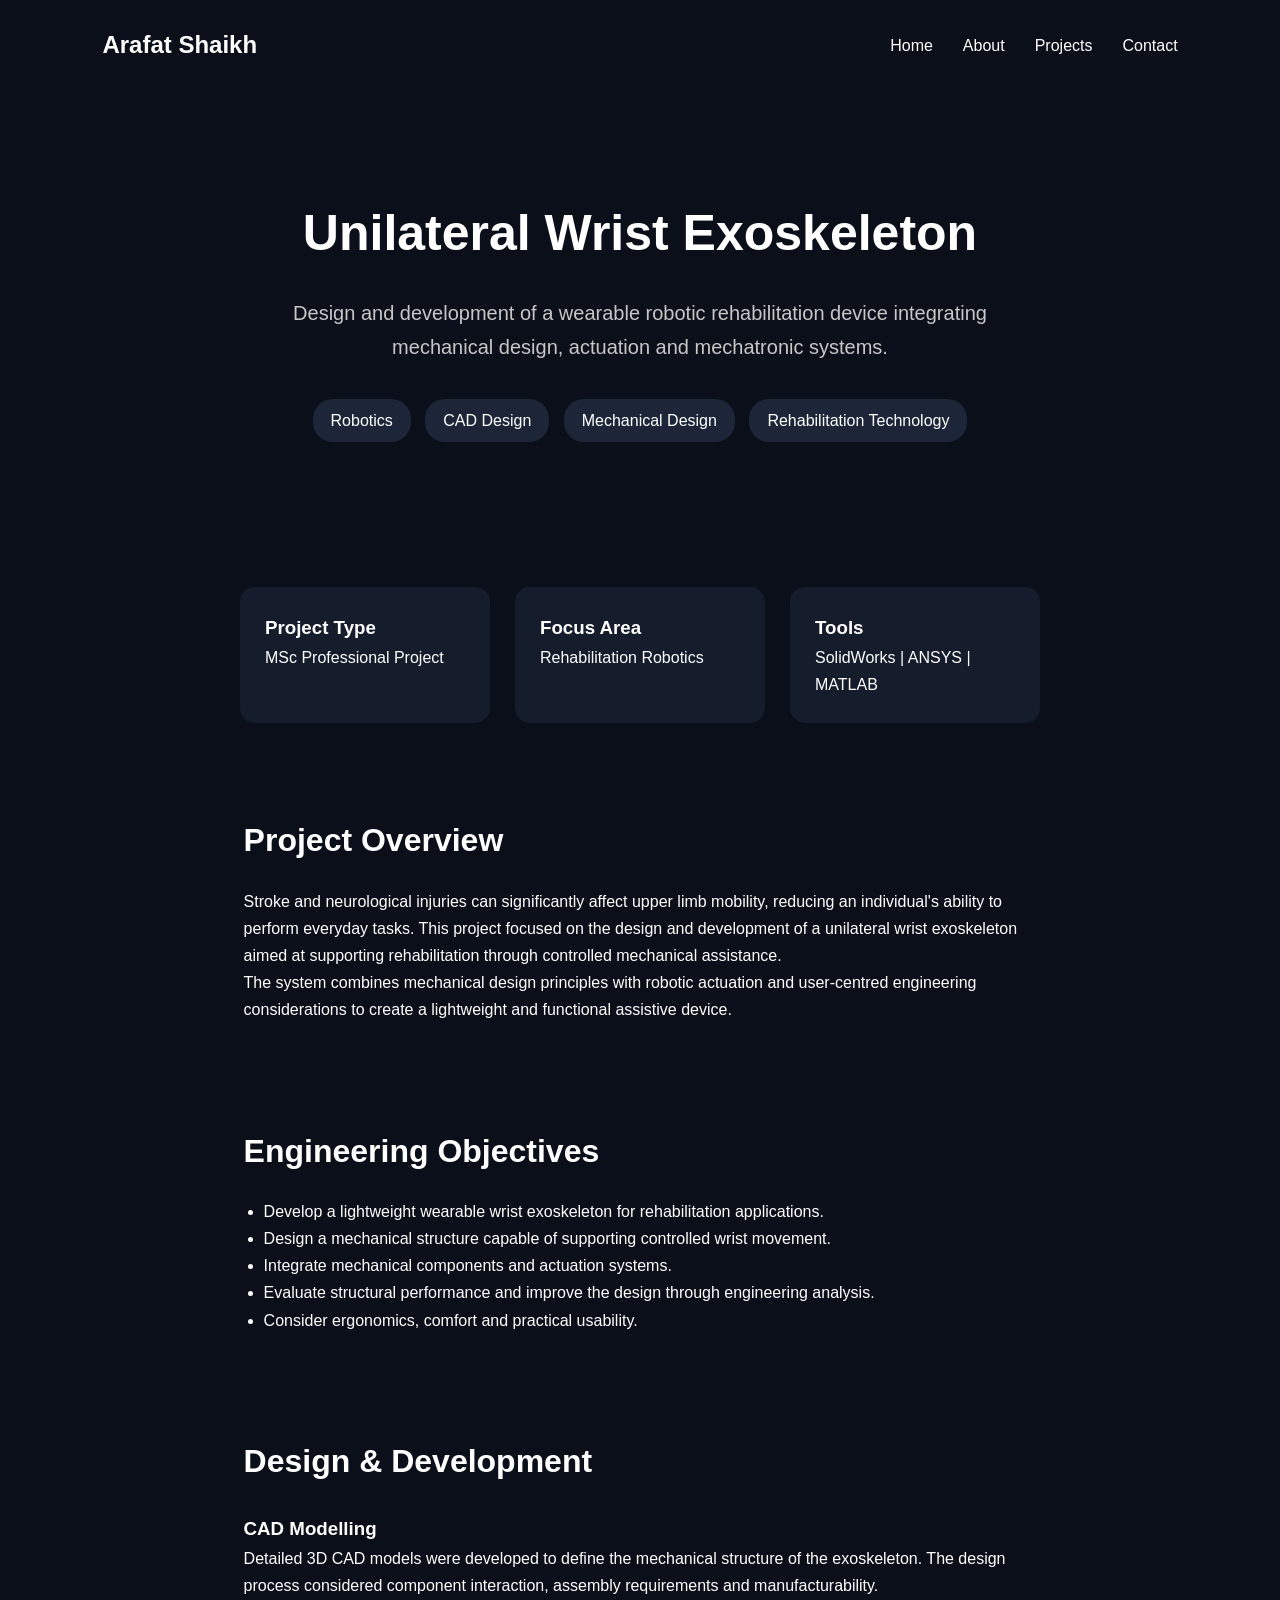
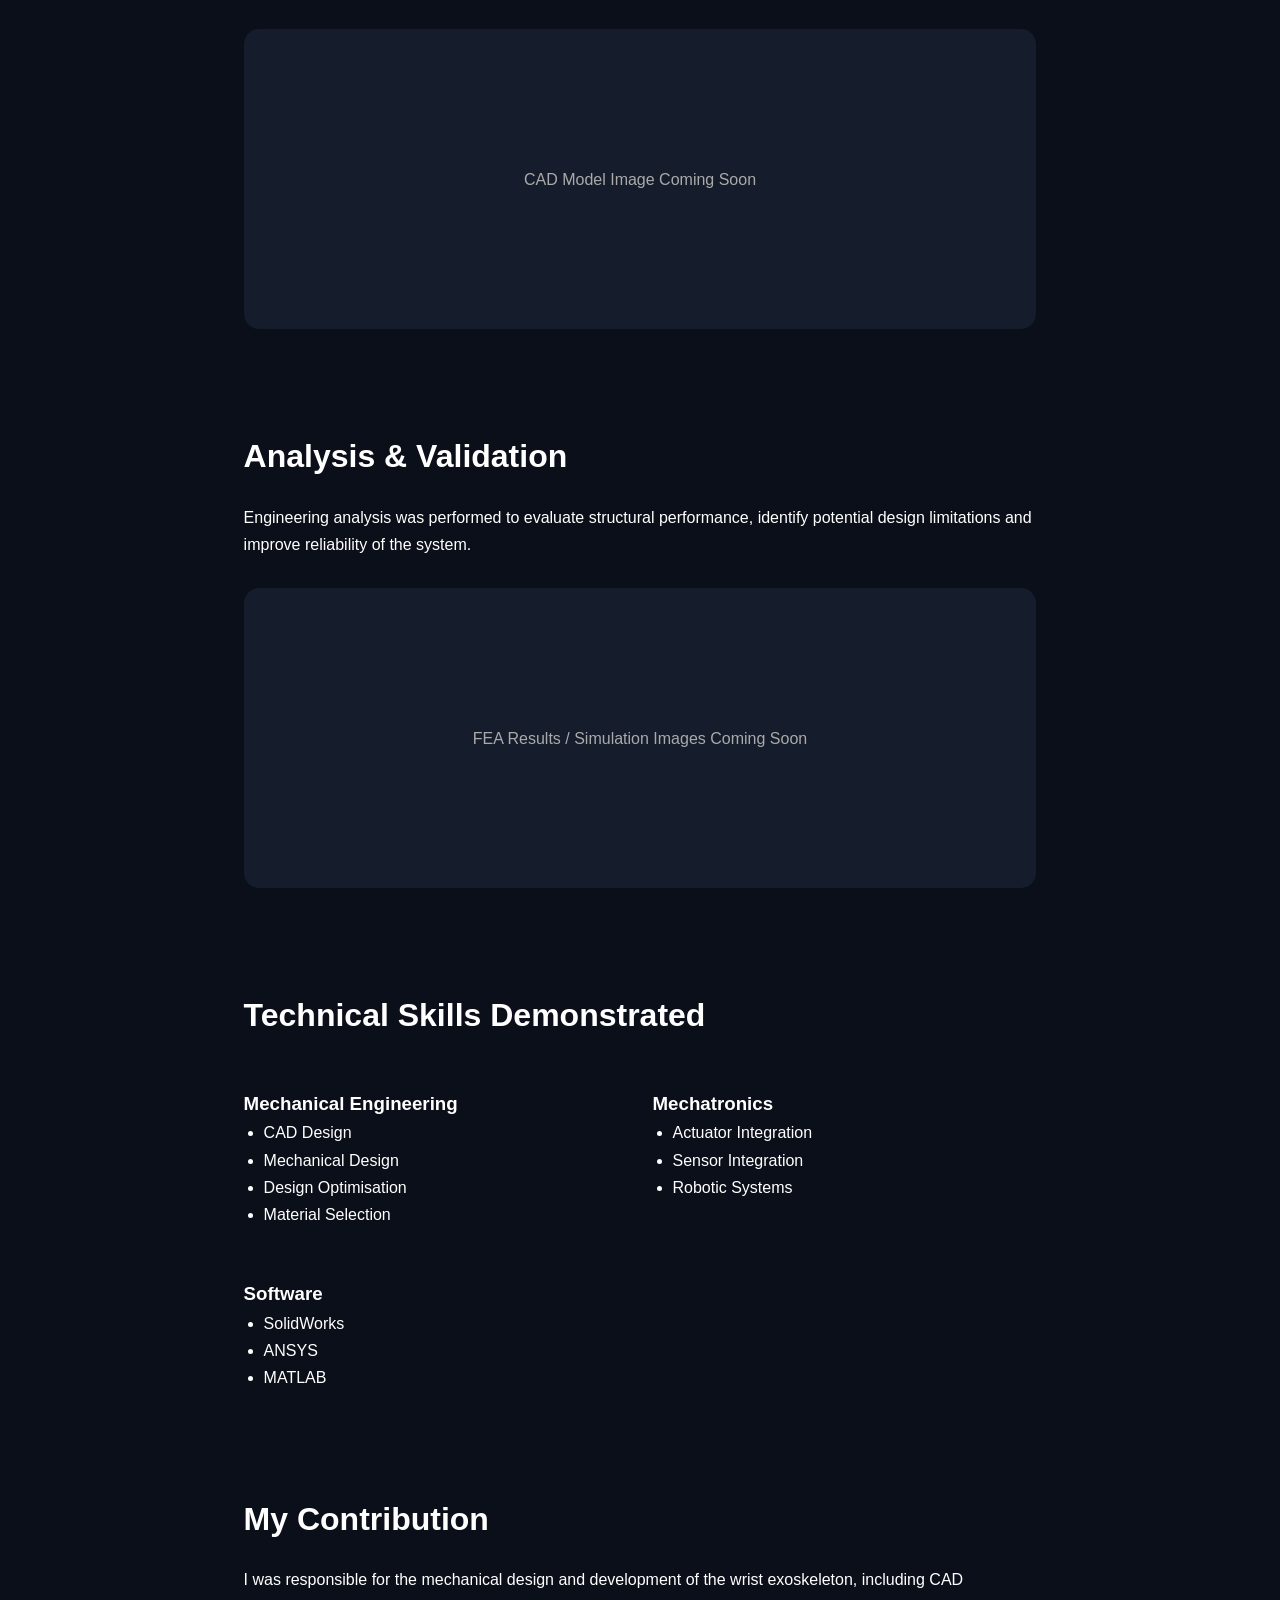
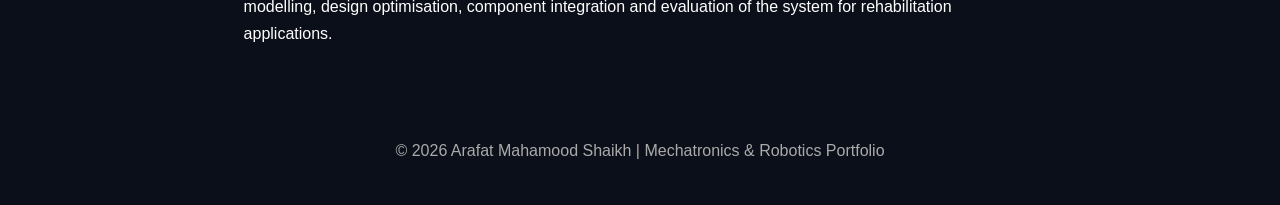
==== projects/wrist-exoskeleton.html @ b13c6ad9 "wrist page" ====
<!DOCTYPE html>
<html lang="en">

<head>
    <meta charset="UTF-8">
    <meta name="viewport" content="width=device-width, initial-scale=1.0">

    <title>Unilateral Wrist Exoskeleton | Arafat Mahamood Shaikh</title>

    <link rel="stylesheet" href="project-style.css">

</head>

<body>

<!-- Navigation -->
<header>
    <nav>
        <a href="../index.html" class="logo">Arafat Shaikh</a>

        <ul>
            <li><a href="../index.html">Home</a></li>
            <li><a href="../index.html#about">About</a></li>
            <li><a href="../index.html#projects">Projects</a></li>
            <li><a href="../index.html#contact">Contact</a></li>
        </ul>
    </nav>
</header>


<!-- Project Hero -->

<section class="project-hero">

    <div class="hero-content">

        <h1>Unilateral Wrist Exoskeleton</h1>

        <p>
            Design and development of a wearable robotic rehabilitation device
            integrating mechanical design, actuation and mechatronic systems.
        </p>


        <div class="project-tags">

            <span>Robotics</span>
            <span>CAD Design</span>
            <span>Mechanical Design</span>
            <span>Rehabilitation Technology</span>

        </div>

    </div>

</section>



<!-- Project Information -->

<section class="project-info">

    <div class="info-card">

        <h3>Project Type</h3>
        <p>MSc Professional Project</p>

    </div>


    <div class="info-card">

        <h3>Focus Area</h3>
        <p>Rehabilitation Robotics</p>

    </div>


    <div class="info-card">

        <h3>Tools</h3>
        <p>SolidWorks | ANSYS | MATLAB</p>

    </div>

</section>




<!-- Overview -->

<section class="content-section">

<h2>Project Overview</h2>

<p>
Stroke and neurological injuries can significantly affect upper limb mobility,
reducing an individual's ability to perform everyday tasks. This project focused
on the design and development of a unilateral wrist exoskeleton aimed at
supporting rehabilitation through controlled mechanical assistance.
</p>

<p>
The system combines mechanical design principles with robotic actuation and
user-centred engineering considerations to create a lightweight and functional
assistive device.
</p>


</section>





<!-- Objectives -->

<section class="content-section">

<h2>Engineering Objectives</h2>

<ul>

<li>
Develop a lightweight wearable wrist exoskeleton for rehabilitation applications.
</li>

<li>
Design a mechanical structure capable of supporting controlled wrist movement.
</li>

<li>
Integrate mechanical components and actuation systems.
</li>

<li>
Evaluate structural performance and improve the design through engineering analysis.
</li>

<li>
Consider ergonomics, comfort and practical usability.
</li>

</ul>


</section>





<!-- Design -->

<section class="content-section">

<h2>Design & Development</h2>


<h3>CAD Modelling</h3>

<p>
Detailed 3D CAD models were developed to define the mechanical structure of the
exoskeleton. The design process considered component interaction, assembly
requirements and manufacturability.
</p>


<div class="image-placeholder">

<p>CAD Model Image Coming Soon</p>

</div>



</section>






<!-- Analysis -->

<section class="content-section">

<h2>Analysis & Validation</h2>

<p>
Engineering analysis was performed to evaluate structural performance,
identify potential design limitations and improve reliability of the system.
</p>


<div class="image-placeholder">

<p>FEA Results / Simulation Images Coming Soon</p>

</div>


</section>






<!-- Skills -->

<section class="content-section">

<h2>Technical Skills Demonstrated</h2>


<div class="skills-grid">

<div>
<h3>Mechanical Engineering</h3>

<ul>
<li>CAD Design</li>
<li>Mechanical Design</li>
<li>Design Optimisation</li>
<li>Material Selection</li>
</ul>

</div>


<div>

<h3>Mechatronics</h3>

<ul>
<li>Actuator Integration</li>
<li>Sensor Integration</li>
<li>Robotic Systems</li>
</ul>

</div>


<div>

<h3>Software</h3>

<ul>
<li>SolidWorks</li>
<li>ANSYS</li>
<li>MATLAB</li>
</ul>

</div>


</div>


</section>






<!-- Contribution -->

<section class="content-section">

<h2>My Contribution</h2>

<p>
I was responsible for the mechanical design and development of the wrist
exoskeleton, including CAD modelling, design optimisation, component integration
and evaluation of the system for rehabilitation applications.
</p>


</section>





<footer>

<p>
© 2026 Arafat Mahamood Shaikh | Mechatronics & Robotics Portfolio
</p>

</footer>



</body>

</html>
---- projects/project-style.css ----
*{
    margin:0;
    padding:0;
    box-sizing:border-box;
}


body{

    font-family: Arial, Helvetica, sans-serif;
    background:#0b0f19;
    color:white;
    line-height:1.7;

}



header{

    padding:25px 8%;

}


nav{

    display:flex;
    justify-content:space-between;
    align-items:center;

}


.logo{

    color:white;
    text-decoration:none;
    font-size:24px;
    font-weight:bold;

}


nav ul{

    display:flex;
    list-style:none;
    gap:30px;

}


nav a{

    color:white;
    text-decoration:none;

}





.project-hero{

    padding:100px 10%;
    text-align:center;

}


.project-hero h1{

    font-size:50px;
    margin-bottom:20px;

}



.project-hero p{

    max-width:800px;
    margin:auto;
    font-size:20px;
    color:#c7c7c7;

}



.project-tags{

    margin-top:30px;

}


.project-tags span{

    display:inline-block;
    padding:8px 18px;
    margin:5px;
    border-radius:20px;
    background:#1d2638;

}






.project-info{

    display:flex;
    justify-content:center;
    gap:25px;
    padding:40px 10%;
    flex-wrap:wrap;

}


.info-card{

    background:#151c2c;
    padding:25px;
    width:250px;
    border-radius:15px;

}





.content-section{

    padding:50px 12%;
    max-width:1100px;
    margin:auto;

}


.content-section h2{

    font-size:32px;
    margin-bottom:20px;

}



.content-section h3{

    margin-top:25px;

}



.content-section li{

    margin-left:20px;

}





.image-placeholder{

    margin-top:30px;
    height:300px;
    background:#151c2c;
    display:flex;
    justify-content:center;
    align-items:center;
    border-radius:15px;
    color:#aaa;

}




.skills-grid{

    display:grid;
    grid-template-columns:repeat(auto-fit,minmax(250px,1fr));
    gap:25px;

}



footer{

    text-align:center;
    padding:40px;
    color:#aaa;

}
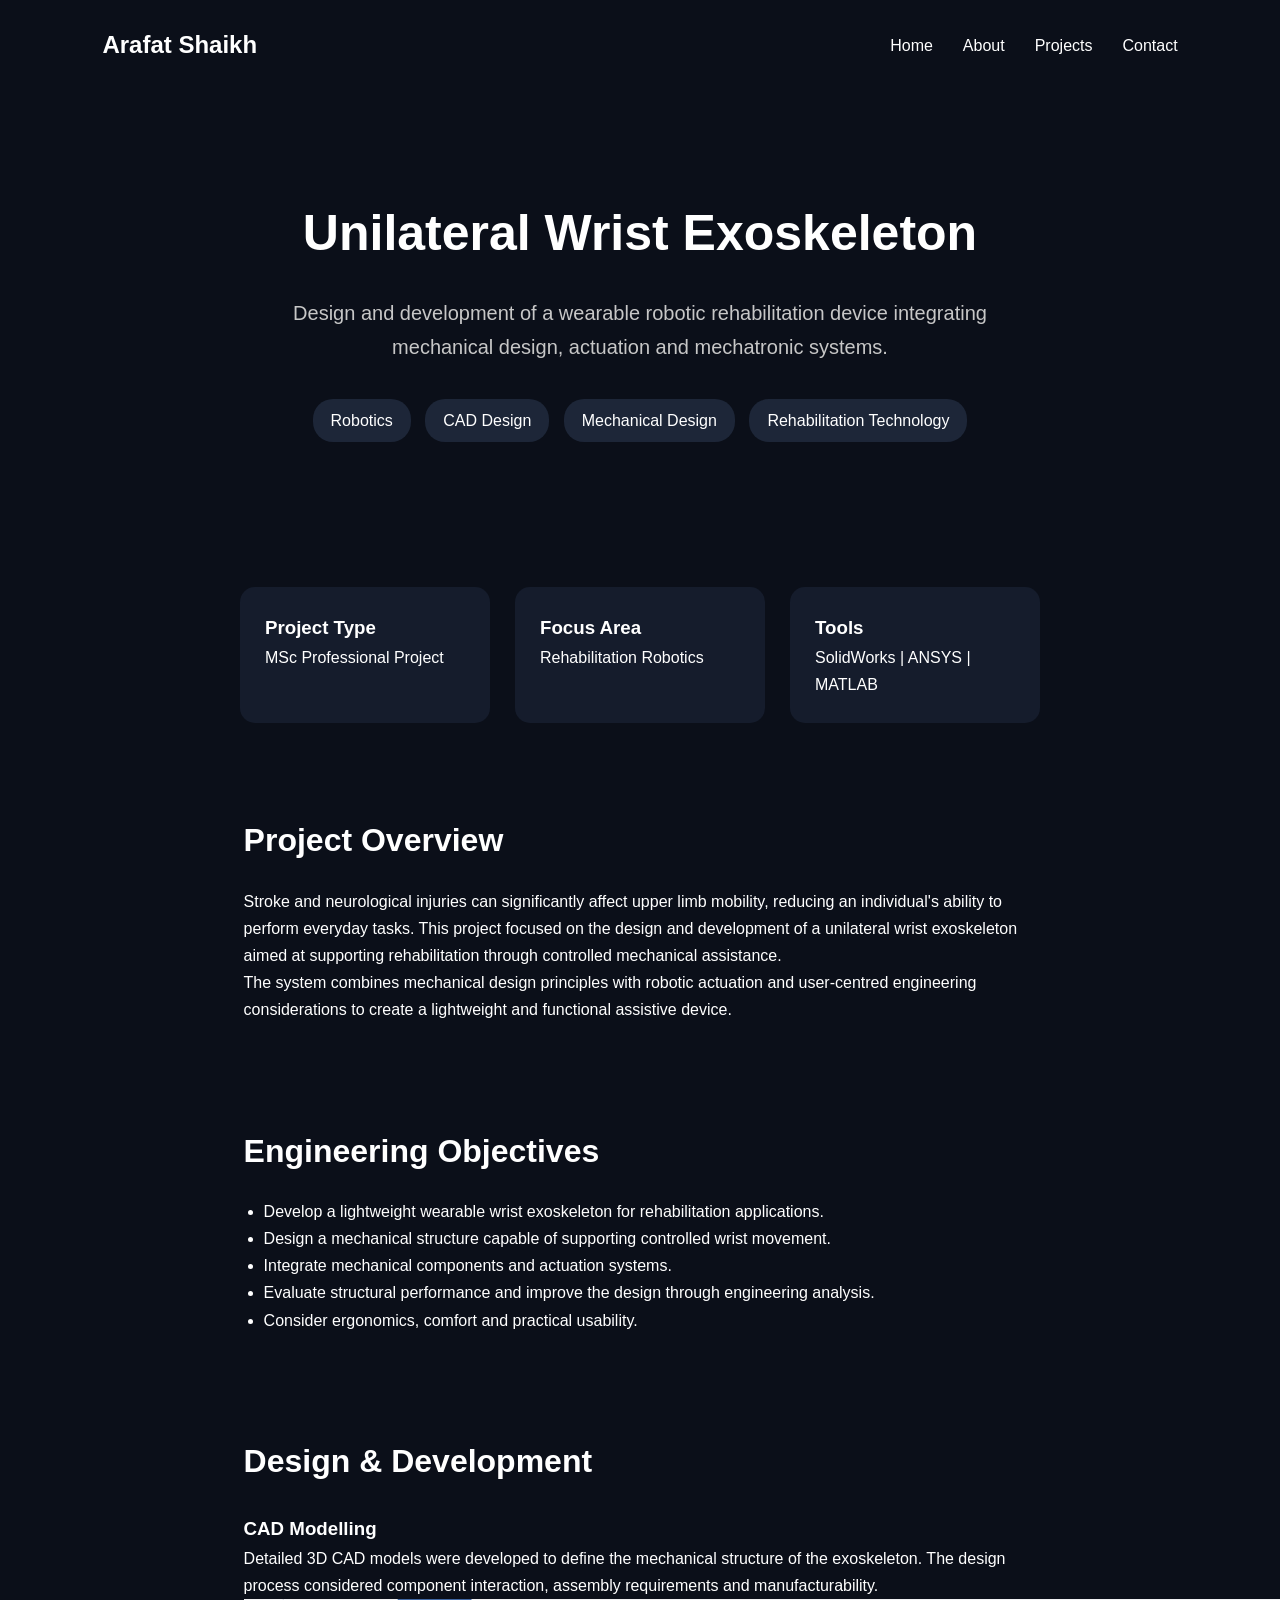
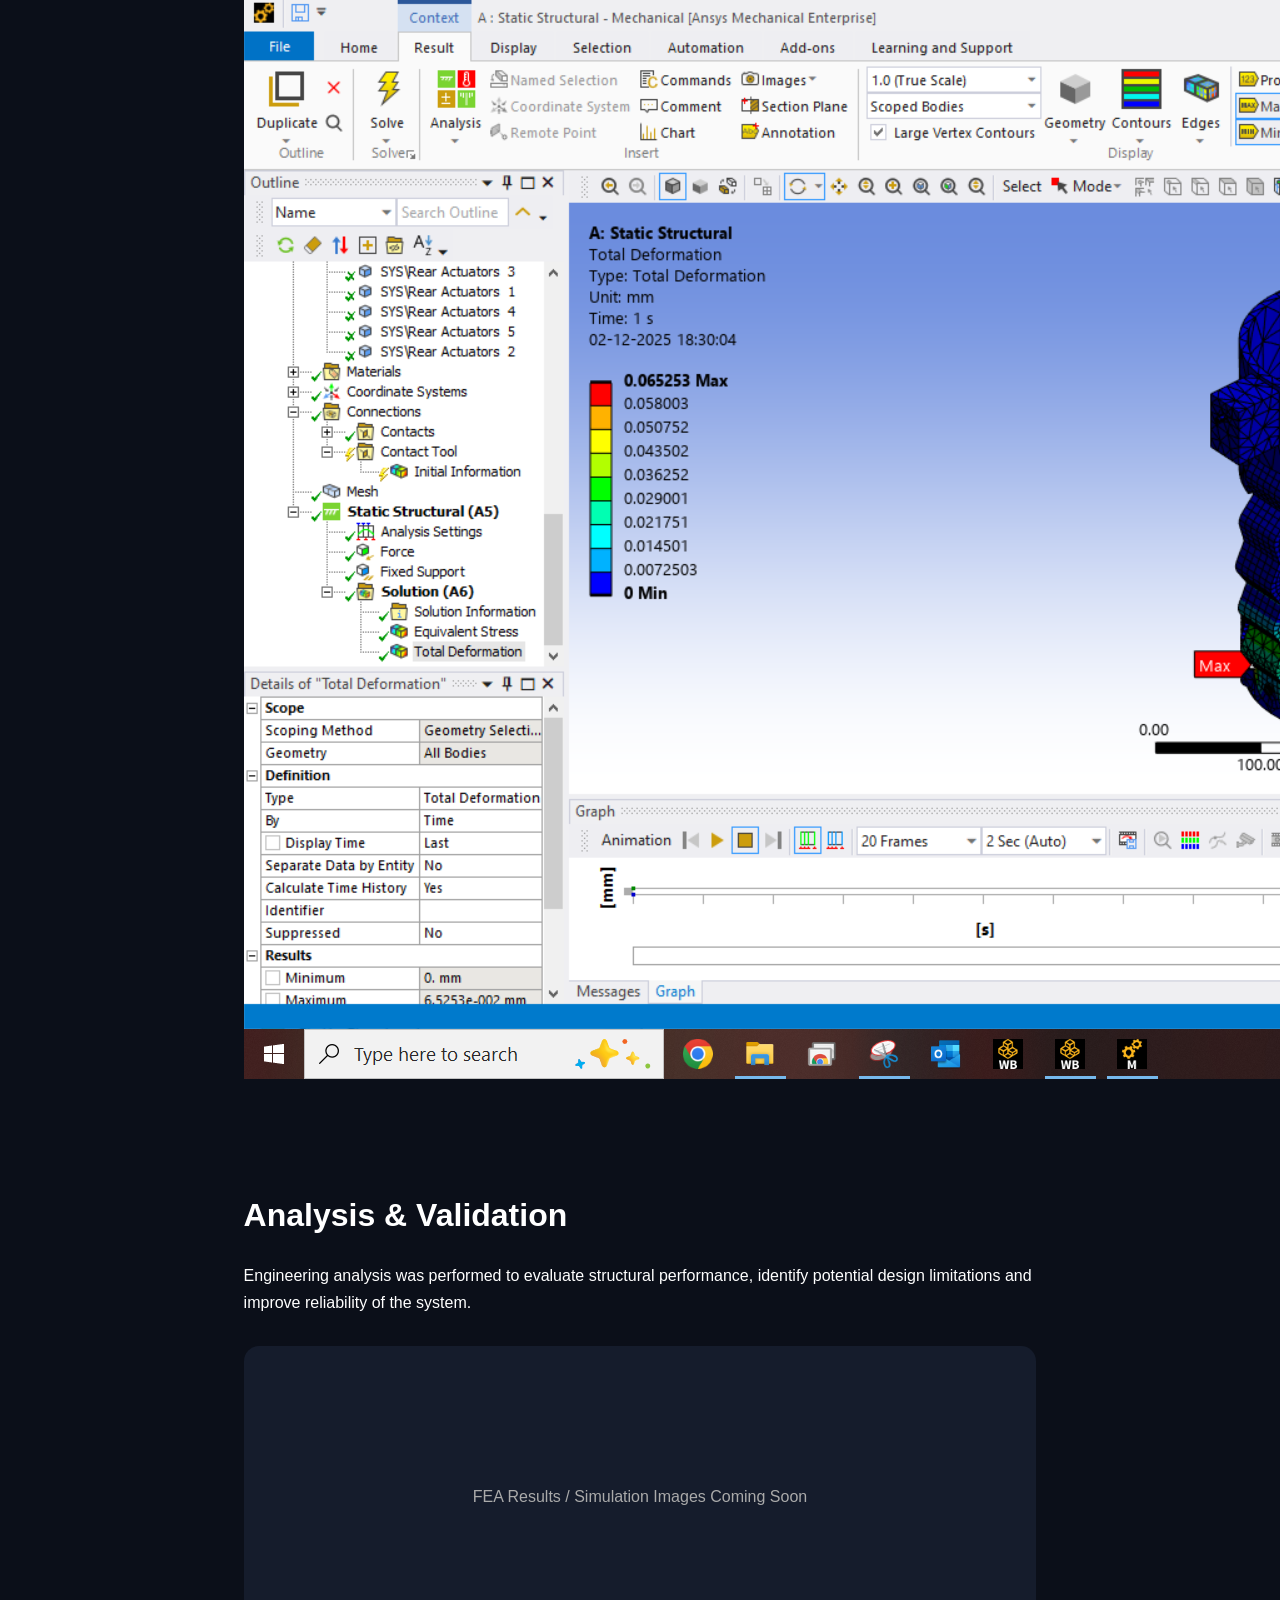
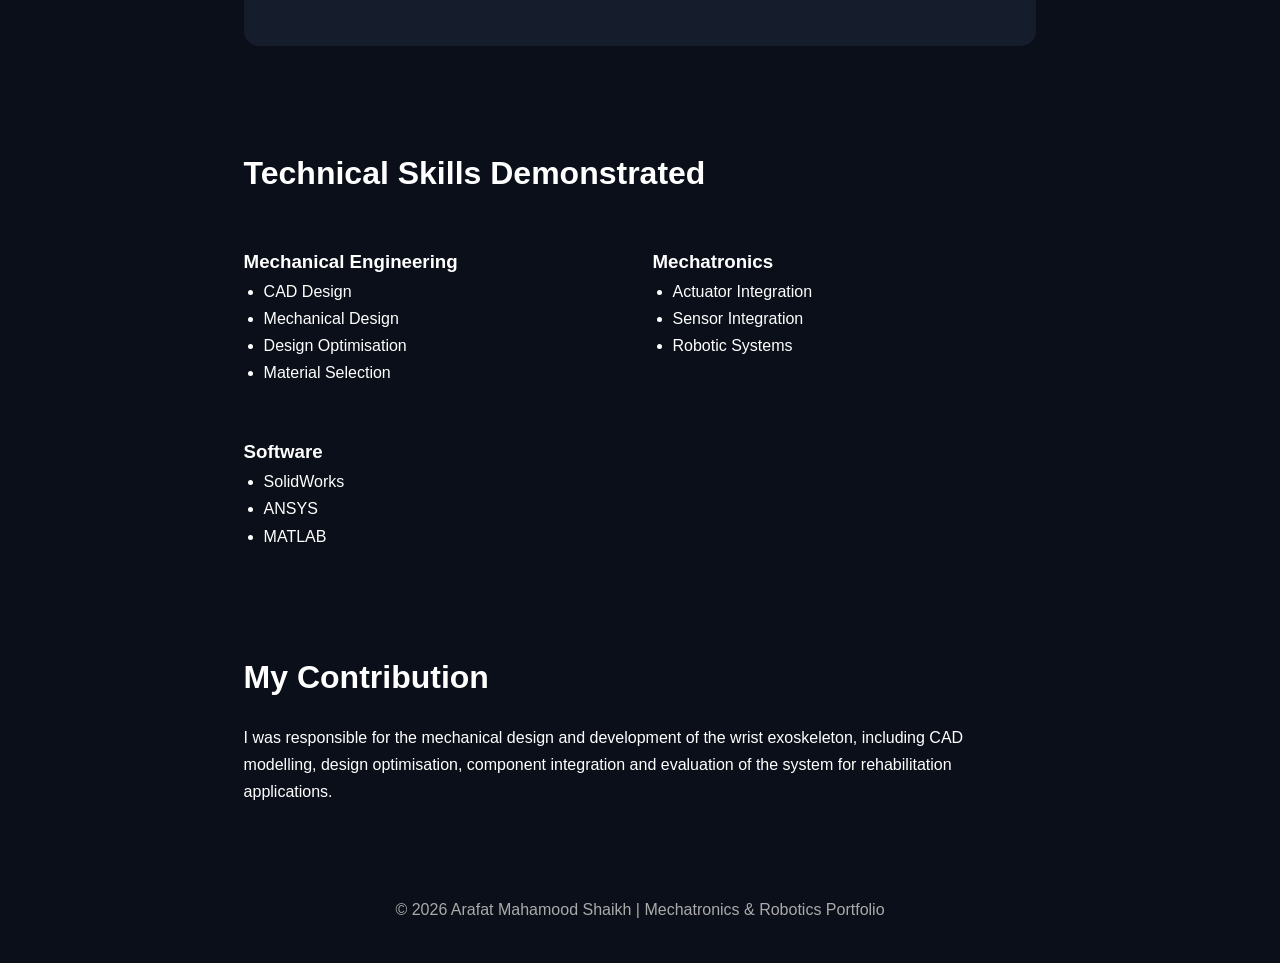
==== commit c1cb5e0a: "image added" ====
--- a/projects/wrist-exoskeleton.html
+++ b/projects/wrist-exoskeleton.html
@@ -168,9 +168,12 @@
 </p>
 
 
-<div class="image-placeholder">
-
-<p>CAD Model Image Coming Soon</p>
+<div class="project-image">
+
+<img src="../images/projects/TD2.PNG" 
+alt="CAD model of unilateral wrist exoskeleton">
+
+</div>
 
 </div>
 
